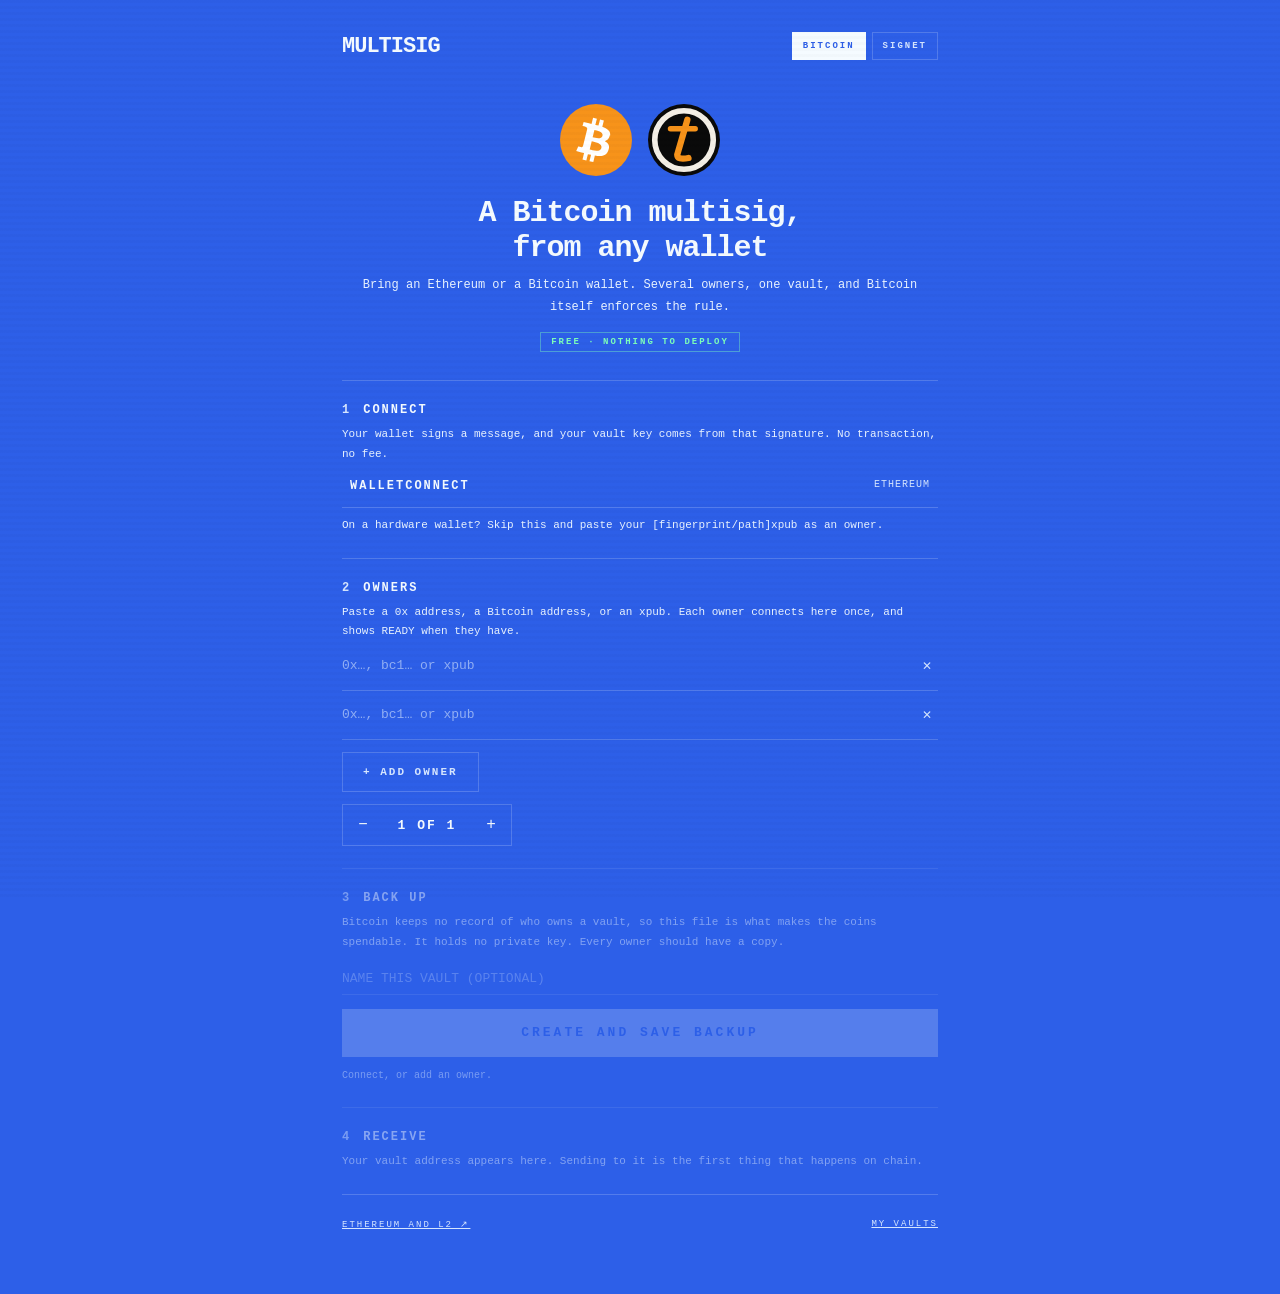
==== dapp/bitcoin-vault.html @ 6e0a755d "Bound what one Bitcoin request can cost, and add the vault page and Bitcoin wallets Reading a PSBT d" ====
<!DOCTYPE html>
<html lang="en">
<head>
<meta charset="UTF-8">
<meta name="viewport" content="width=device-width,initial-scale=1">
<!-- The same policy as bitcoin.html: this page briefly derives a key. -->
<meta http-equiv="Content-Security-Policy" content="default-src 'none'; script-src 'self'; style-src 'self' 'unsafe-inline' https://fonts.googleapis.com; font-src https://fonts.gstatic.com; img-src 'self' data: https://explorer-api.walletconnect.com; frame-src https://verify.walletconnect.com https://verify.walletconnect.org; connect-src https://explorer-api.walletconnect.com wss://relay.walletconnect.com wss://relay.walletconnect.org https://multisig-proposals.onrender.com https://multisig-postgrest.onrender.com https://mempool.space https://blockstream.info https://*.publicnode.com https://mainnet.megaeth.com https://rpc.mainnet.chain.robinhood.com; form-action 'none'; base-uri 'none'; upgrade-insecure-requests">
<title>multisig — new bitcoin vault</title>
<meta name="description" content="Create a k-of-n Bitcoin vault with an Ethereum or Bitcoin wallet. Free: nothing is deployed.">
<link rel="canonical" href="https://www.multisig.software/bitcoin-vault.html">
<link href="https://fonts.googleapis.com/css2?family=IBM+Plex+Mono:wght@400;600;700&display=swap" rel="stylesheet">
<link id="favicon" rel="icon" href="data:image/svg+xml,%3Csvg%20xmlns%3D%22http%3A%2F%2Fwww.w3.org%2F2000%2Fsvg%22%20viewBox%3D%220%200%2064%2064%22%3E%0A%3Crect%20width%3D%2264%22%20height%3D%2264%22%20fill%3D%22%232D5FE8%22%2F%3E%0A%3Cdefs%3E%0A%3Cpath%20id%3D%22pt%22%20d%3D%22M4%2C4%20H60%22%20fill%3D%22none%22%2F%3E%0A%3Cpath%20id%3D%22pr%22%20d%3D%22M60%2C4%20V60%22%20fill%3D%22none%22%2F%3E%0A%3Cpath%20id%3D%22pb%22%20d%3D%22M60%2C60%20H4%22%20fill%3D%22none%22%2F%3E%0A%3Cpath%20id%3D%22pl%22%20d%3D%22M4%2C60%20V4%22%20fill%3D%22none%22%2F%3E%0A%3C%2Fdefs%3E%0A%3Ctext%20font-family%3D%22%27Courier%20New%27%2Cmonospace%22%20font-size%3D%224.2%22%20fill%3D%22%23F5FBFF%22%20fill-opacity%3D%220.6%22%20letter-spacing%3D%22-0.3%22%3E%3CtextPath%20href%3D%22%23pt%22%3E%2F%2F%2F%2F%2F%2F%2F%2F%2F%2F%2F%2F%2F%2F%2F%2F%2F%2F%2F%2F%2F%2F%2F%2F%2F%2F%2F%2F%2F%2F%3C%2FtextPath%3E%3C%2Ftext%3E%0A%3Ctext%20font-family%3D%22%27Courier%20New%27%2Cmonospace%22%20font-size%3D%224.2%22%20fill%3D%22%23F5FBFF%22%20fill-opacity%3D%220.6%22%20letter-spacing%3D%22-0.3%22%3E%3CtextPath%20href%3D%22%23pr%22%3E%2F%2F%2F%2F%2F%2F%2F%2F%2F%2F%2F%2F%2F%2F%2F%2F%2F%2F%2F%2F%2F%2F%2F%2F%2F%2F%2F%2F%2F%2F%3C%2FtextPath%3E%3C%2Ftext%3E%0A%3Ctext%20font-family%3D%22%27Courier%20New%27%2Cmonospace%22%20font-size%3D%224.2%22%20fill%3D%22%23F5FBFF%22%20fill-opacity%3D%220.6%22%20letter-spacing%3D%22-0.3%22%3E%3CtextPath%20href%3D%22%23pb%22%3E%2F%2F%2F%2F%2F%2F%2F%2F%2F%2F%2F%2F%2F%2F%2F%2F%2F%2F%2F%2F%2F%2F%2F%2F%2F%2F%2F%2F%2F%2F%3C%2FtextPath%3E%3C%2Ftext%3E%0A%3Ctext%20font-family%3D%22%27Courier%20New%27%2Cmonospace%22%20font-size%3D%224.2%22%20fill%3D%22%23F5FBFF%22%20fill-opacity%3D%220.6%22%20letter-spacing%3D%22-0.3%22%3E%3CtextPath%20href%3D%22%23pl%22%3E%2F%2F%2F%2F%2F%2F%2F%2F%2F%2F%2F%2F%2F%2F%2F%2F%2F%2F%2F%2F%2F%2F%2F%2F%2F%2F%2F%2F%2F%2F%3C%2FtextPath%3E%3C%2Ftext%3E%0A%3Cpath%20d%3D%22M16%2C48%20V16%20H22%20L32%2C32%20L42%2C16%20H48%20V48%20H42%20V26%20L32%2C42%20L22%2C26%20V48%20Z%22%20fill%3D%22%23F5FBFF%22%2F%3E%0A%3C%2Fsvg%3E" type="image/svg+xml">
<style>
*,*::before,*::after{box-sizing:border-box;margin:0;padding:0}
html{-webkit-text-size-adjust:100%}
/* The ink ladder from index.html, copied rather than diverged. */
:root{--a:#F5FBFF;--bg:#2D5FE8;--d:#D6E6FF;--m:#EAF4FF;--ln:#FFFFFF2E;--fr:#FFFFFF47;--g:#7DFFBA;--gc:#0A0A0A;--r:#FFB1AC;--y:#FFD600;--f:'IBM Plex Mono','Courier New',monospace}
.light{--a:#00677C;--bg:#FDFDFD;--d:#008CA6;--m:#007990;--ln:#0099B326;--fr:#0099B340;--g:#059669;--gc:#fff;--r:#DC2626;--y:#B45309}
body{font-family:var(--f);background:var(--bg);color:var(--a);min-height:100dvh;padding:10px;overflow-x:hidden}
a{color:var(--a)}
input,button,textarea{font-family:var(--f);font-size:16px;color:var(--a)}
input:focus,textarea:focus{border-bottom-color:var(--a)!important;outline:none;box-shadow:inset 0 -1px 0 var(--a)}
button:focus-visible,a:focus-visible{outline:2px solid var(--a);outline-offset:2px}
button{cursor:pointer}button:active{transform:scale(.97)}button:disabled{opacity:.45;cursor:default}
@media(prefers-reduced-motion:reduce){*,*::before,*::after{animation-duration:.001ms!important;transition-duration:.001ms!important}}
.scan{position:fixed;inset:0;pointer-events:none;z-index:100;background:repeating-linear-gradient(0deg,transparent,transparent 3px,#0A0A0A04 3px,#0A0A0A04 6px)}
.frame{max-width:620px;margin:0 auto;padding:0 12px 48px}
.hdr{display:flex;justify-content:space-between;align-items:center;gap:12px;padding:22px 0 8px}
.logo{font-size:22px;font-weight:700;letter-spacing:-1px}.logo a{text-decoration:none}
.pill{background:transparent;border:1px solid var(--ln);color:var(--d);font-size:9px;font-weight:700;letter-spacing:2px;padding:8px 10px}
.pill.on{background:var(--a);color:var(--bg);border-color:var(--a)}
.pills{display:flex;gap:6px}
.hero{text-align:center;padding:36px 0 28px}
.marks{display:flex;justify-content:center;align-items:center;gap:16px;margin-bottom:20px}
.mark svg{width:72px;height:72px;display:block}
h1{font-size:30px;font-weight:700;letter-spacing:-1px;line-height:1.15}
.sub{font-size:12px;line-height:1.8;color:var(--m);margin-top:10px}
.free{display:inline-block;font-size:9px;font-weight:700;letter-spacing:2px;color:var(--g);border:1px solid color-mix(in srgb,var(--g) 40%,transparent);padding:4px 10px;margin-top:14px}
.step{border-top:1px solid var(--ln);padding:22px 0}
.step.off{opacity:.45}
.step h2{display:flex;gap:12px;align-items:baseline;font-size:12px;font-weight:700;letter-spacing:2px}
.step h2 span{color:var(--d)}
.step h2 .ok{color:var(--g);margin-left:auto;font-size:10px}
.step>p{font-size:11px;line-height:1.8;color:var(--m);margin-top:8px}
.opt{display:flex;justify-content:space-between;width:100%;background:transparent;border:none;border-bottom:1px solid var(--ln);padding:14px 8px;font-size:12px;font-weight:700;letter-spacing:2px;color:var(--a)}
.opt span{color:var(--d);font-weight:400;font-size:10px;letter-spacing:1px}
.btn{font-size:11px;font-weight:700;letter-spacing:2px;min-height:40px;padding:0 20px;border:none;text-transform:uppercase}
.fill{background:var(--a);color:var(--bg)}.line{background:transparent;border:1px solid var(--ln);color:var(--d)}.go{background:var(--g);color:var(--gc)}
.w{width:100%;height:48px;font-size:13px;letter-spacing:3px;margin-top:14px;display:block;text-align:center;line-height:48px;text-decoration:none}
.btns{display:flex;gap:8px;flex-wrap:wrap;margin-top:12px}
.row{display:flex;align-items:center;gap:10px;padding:8px 0;border-bottom:1px solid var(--ln)}
.inp{flex:1;min-width:0;width:100%;padding:8px 0;font-size:13px;background:transparent;border:none;border-bottom:1px solid transparent;border-radius:0}
.inp::placeholder{color:var(--d);opacity:.6}
.st{font-size:9px;font-weight:700;letter-spacing:2px;color:var(--d);white-space:nowrap}.st.ok{color:var(--g)}.st.bad{color:var(--r)}
.x{background:none;border:none;color:var(--d);font-size:12px;padding:4px 6px}
.stepper{display:inline-flex;align-items:center;border:1px solid var(--ln);margin-top:12px}
.stepper button{width:40px;height:40px;background:none;border:none;font-size:16px}
.stepper output{min-width:88px;text-align:center;font-size:13px;font-weight:700;letter-spacing:2px}
.note{font-size:11px;color:var(--m);border-left:2px solid var(--y);padding:8px 0 8px 14px;margin-top:14px;line-height:1.7}
.note.bad{border-left-color:var(--r);color:var(--r)}
.addr{font-size:13px;font-weight:600;word-break:break-all;line-height:1.7;margin-top:12px}
.qr{background:#fff;padding:10px;width:180px;margin:14px auto 0;line-height:0}.qr svg{width:100%;height:auto}
.foot{font-size:9px;letter-spacing:2px;color:var(--d);display:flex;justify-content:space-between;padding-top:18px;border-top:1px solid var(--ln)}
.foot a{color:var(--d);padding:6px 0;display:inline-block}
.toast{position:fixed;left:50%;bottom:28px;transform:translateX(-50%);background:var(--a);color:var(--bg);font-size:10px;font-weight:700;letter-spacing:2px;padding:10px 16px;z-index:300}
@media(max-width:560px){h1{font-size:24px}.mark svg{width:60px;height:60px}}
</style>
</head>
<body>
<div class="scan" aria-hidden="true"></div>
<div id="app"></div>
<div id="toast" role="status" aria-live="polite"></div>
<noscript><p class="note">This page needs JavaScript.</p></noscript>
<script src="./btc.min.js"></script>
<script src="./bitcoin.js"></script>
<script src="./bitcoin-wallets.js"></script>
<script src="./bitcoin-vault.js"></script>
</body>
</html>
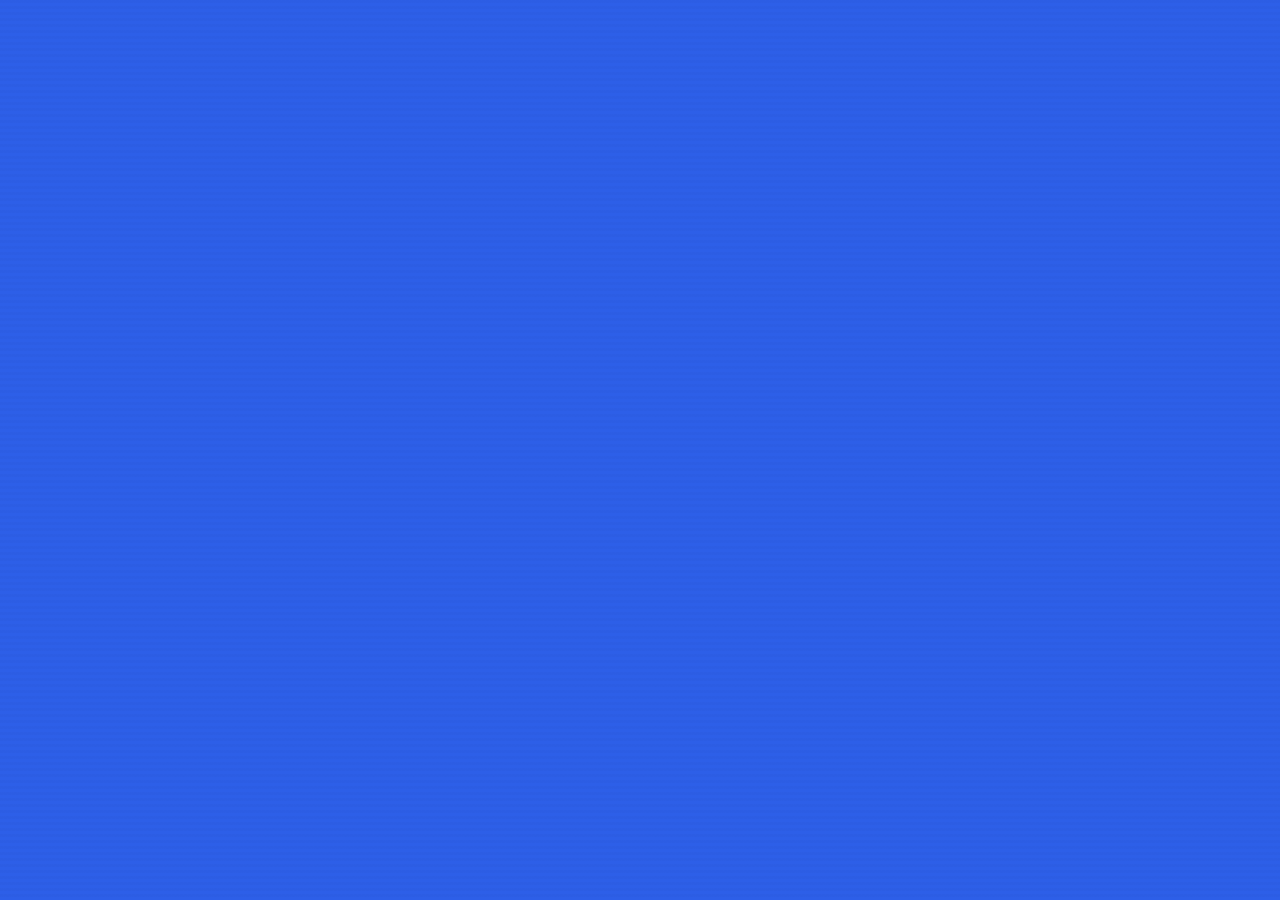
==== commit 39a64c5c: "Move the new vault page to /btc, one step at a time Four icons show where you are, only the current " ====
--- a/dapp/bitcoin-vault.html
+++ b/dapp/bitcoin-vault.html
@@ -1,79 +1,7 @@
 <!DOCTYPE html>
-<html lang="en">
-<head>
-<meta charset="UTF-8">
-<meta name="viewport" content="width=device-width,initial-scale=1">
-<!-- The same policy as bitcoin.html: this page briefly derives a key. -->
-<meta http-equiv="Content-Security-Policy" content="default-src 'none'; script-src 'self'; style-src 'self' 'unsafe-inline' https://fonts.googleapis.com; font-src https://fonts.gstatic.com; img-src 'self' data: https://explorer-api.walletconnect.com; frame-src https://verify.walletconnect.com https://verify.walletconnect.org; connect-src https://explorer-api.walletconnect.com wss://relay.walletconnect.com wss://relay.walletconnect.org https://multisig-proposals.onrender.com https://multisig-postgrest.onrender.com https://mempool.space https://blockstream.info https://*.publicnode.com https://mainnet.megaeth.com https://rpc.mainnet.chain.robinhood.com; form-action 'none'; base-uri 'none'; upgrade-insecure-requests">
-<title>multisig — new bitcoin vault</title>
-<meta name="description" content="Create a k-of-n Bitcoin vault with an Ethereum or Bitcoin wallet. Free: nothing is deployed.">
-<link rel="canonical" href="https://www.multisig.software/bitcoin-vault.html">
-<link href="https://fonts.googleapis.com/css2?family=IBM+Plex+Mono:wght@400;600;700&display=swap" rel="stylesheet">
-<link id="favicon" rel="icon" href="data:image/svg+xml,%3Csvg%20xmlns%3D%22http%3A%2F%2Fwww.w3.org%2F2000%2Fsvg%22%20viewBox%3D%220%200%2064%2064%22%3E%0A%3Crect%20width%3D%2264%22%20height%3D%2264%22%20fill%3D%22%232D5FE8%22%2F%3E%0A%3Cdefs%3E%0A%3Cpath%20id%3D%22pt%22%20d%3D%22M4%2C4%20H60%22%20fill%3D%22none%22%2F%3E%0A%3Cpath%20id%3D%22pr%22%20d%3D%22M60%2C4%20V60%22%20fill%3D%22none%22%2F%3E%0A%3Cpath%20id%3D%22pb%22%20d%3D%22M60%2C60%20H4%22%20fill%3D%22none%22%2F%3E%0A%3Cpath%20id%3D%22pl%22%20d%3D%22M4%2C60%20V4%22%20fill%3D%22none%22%2F%3E%0A%3C%2Fdefs%3E%0A%3Ctext%20font-family%3D%22%27Courier%20New%27%2Cmonospace%22%20font-size%3D%224.2%22%20fill%3D%22%23F5FBFF%22%20fill-opacity%3D%220.6%22%20letter-spacing%3D%22-0.3%22%3E%3CtextPath%20href%3D%22%23pt%22%3E%2F%2F%2F%2F%2F%2F%2F%2F%2F%2F%2F%2F%2F%2F%2F%2F%2F%2F%2F%2F%2F%2F%2F%2F%2F%2F%2F%2F%2F%2F%3C%2FtextPath%3E%3C%2Ftext%3E%0A%3Ctext%20font-family%3D%22%27Courier%20New%27%2Cmonospace%22%20font-size%3D%224.2%22%20fill%3D%22%23F5FBFF%22%20fill-opacity%3D%220.6%22%20letter-spacing%3D%22-0.3%22%3E%3CtextPath%20href%3D%22%23pr%22%3E%2F%2F%2F%2F%2F%2F%2F%2F%2F%2F%2F%2F%2F%2F%2F%2F%2F%2F%2F%2F%2F%2F%2F%2F%2F%2F%2F%2F%2F%2F%3C%2FtextPath%3E%3C%2Ftext%3E%0A%3Ctext%20font-family%3D%22%27Courier%20New%27%2Cmonospace%22%20font-size%3D%224.2%22%20fill%3D%22%23F5FBFF%22%20fill-opacity%3D%220.6%22%20letter-spacing%3D%22-0.3%22%3E%3CtextPath%20href%3D%22%23pb%22%3E%2F%2F%2F%2F%2F%2F%2F%2F%2F%2F%2F%2F%2F%2F%2F%2F%2F%2F%2F%2F%2F%2F%2F%2F%2F%2F%2F%2F%2F%2F%3C%2FtextPath%3E%3C%2Ftext%3E%0A%3Ctext%20font-family%3D%22%27Courier%20New%27%2Cmonospace%22%20font-size%3D%224.2%22%20fill%3D%22%23F5FBFF%22%20fill-opacity%3D%220.6%22%20letter-spacing%3D%22-0.3%22%3E%3CtextPath%20href%3D%22%23pl%22%3E%2F%2F%2F%2F%2F%2F%2F%2F%2F%2F%2F%2F%2F%2F%2F%2F%2F%2F%2F%2F%2F%2F%2F%2F%2F%2F%2F%2F%2F%2F%3C%2FtextPath%3E%3C%2Ftext%3E%0A%3Cpath%20d%3D%22M16%2C48%20V16%20H22%20L32%2C32%20L42%2C16%20H48%20V48%20H42%20V26%20L32%2C42%20L22%2C26%20V48%20Z%22%20fill%3D%22%23F5FBFF%22%2F%3E%0A%3C%2Fsvg%3E" type="image/svg+xml">
-<style>
-*,*::before,*::after{box-sizing:border-box;margin:0;padding:0}
-html{-webkit-text-size-adjust:100%}
-/* The ink ladder from index.html, copied rather than diverged. */
-:root{--a:#F5FBFF;--bg:#2D5FE8;--d:#D6E6FF;--m:#EAF4FF;--ln:#FFFFFF2E;--fr:#FFFFFF47;--g:#7DFFBA;--gc:#0A0A0A;--r:#FFB1AC;--y:#FFD600;--f:'IBM Plex Mono','Courier New',monospace}
-.light{--a:#00677C;--bg:#FDFDFD;--d:#008CA6;--m:#007990;--ln:#0099B326;--fr:#0099B340;--g:#059669;--gc:#fff;--r:#DC2626;--y:#B45309}
-body{font-family:var(--f);background:var(--bg);color:var(--a);min-height:100dvh;padding:10px;overflow-x:hidden}
-a{color:var(--a)}
-input,button,textarea{font-family:var(--f);font-size:16px;color:var(--a)}
-input:focus,textarea:focus{border-bottom-color:var(--a)!important;outline:none;box-shadow:inset 0 -1px 0 var(--a)}
-button:focus-visible,a:focus-visible{outline:2px solid var(--a);outline-offset:2px}
-button{cursor:pointer}button:active{transform:scale(.97)}button:disabled{opacity:.45;cursor:default}
-@media(prefers-reduced-motion:reduce){*,*::before,*::after{animation-duration:.001ms!important;transition-duration:.001ms!important}}
-.scan{position:fixed;inset:0;pointer-events:none;z-index:100;background:repeating-linear-gradient(0deg,transparent,transparent 3px,#0A0A0A04 3px,#0A0A0A04 6px)}
-.frame{max-width:620px;margin:0 auto;padding:0 12px 48px}
-.hdr{display:flex;justify-content:space-between;align-items:center;gap:12px;padding:22px 0 8px}
-.logo{font-size:22px;font-weight:700;letter-spacing:-1px}.logo a{text-decoration:none}
-.pill{background:transparent;border:1px solid var(--ln);color:var(--d);font-size:9px;font-weight:700;letter-spacing:2px;padding:8px 10px}
-.pill.on{background:var(--a);color:var(--bg);border-color:var(--a)}
-.pills{display:flex;gap:6px}
-.hero{text-align:center;padding:36px 0 28px}
-.marks{display:flex;justify-content:center;align-items:center;gap:16px;margin-bottom:20px}
-.mark svg{width:72px;height:72px;display:block}
-h1{font-size:30px;font-weight:700;letter-spacing:-1px;line-height:1.15}
-.sub{font-size:12px;line-height:1.8;color:var(--m);margin-top:10px}
-.free{display:inline-block;font-size:9px;font-weight:700;letter-spacing:2px;color:var(--g);border:1px solid color-mix(in srgb,var(--g) 40%,transparent);padding:4px 10px;margin-top:14px}
-.step{border-top:1px solid var(--ln);padding:22px 0}
-.step.off{opacity:.45}
-.step h2{display:flex;gap:12px;align-items:baseline;font-size:12px;font-weight:700;letter-spacing:2px}
-.step h2 span{color:var(--d)}
-.step h2 .ok{color:var(--g);margin-left:auto;font-size:10px}
-.step>p{font-size:11px;line-height:1.8;color:var(--m);margin-top:8px}
-.opt{display:flex;justify-content:space-between;width:100%;background:transparent;border:none;border-bottom:1px solid var(--ln);padding:14px 8px;font-size:12px;font-weight:700;letter-spacing:2px;color:var(--a)}
-.opt span{color:var(--d);font-weight:400;font-size:10px;letter-spacing:1px}
-.btn{font-size:11px;font-weight:700;letter-spacing:2px;min-height:40px;padding:0 20px;border:none;text-transform:uppercase}
-.fill{background:var(--a);color:var(--bg)}.line{background:transparent;border:1px solid var(--ln);color:var(--d)}.go{background:var(--g);color:var(--gc)}
-.w{width:100%;height:48px;font-size:13px;letter-spacing:3px;margin-top:14px;display:block;text-align:center;line-height:48px;text-decoration:none}
-.btns{display:flex;gap:8px;flex-wrap:wrap;margin-top:12px}
-.row{display:flex;align-items:center;gap:10px;padding:8px 0;border-bottom:1px solid var(--ln)}
-.inp{flex:1;min-width:0;width:100%;padding:8px 0;font-size:13px;background:transparent;border:none;border-bottom:1px solid transparent;border-radius:0}
-.inp::placeholder{color:var(--d);opacity:.6}
-.st{font-size:9px;font-weight:700;letter-spacing:2px;color:var(--d);white-space:nowrap}.st.ok{color:var(--g)}.st.bad{color:var(--r)}
-.x{background:none;border:none;color:var(--d);font-size:12px;padding:4px 6px}
-.stepper{display:inline-flex;align-items:center;border:1px solid var(--ln);margin-top:12px}
-.stepper button{width:40px;height:40px;background:none;border:none;font-size:16px}
-.stepper output{min-width:88px;text-align:center;font-size:13px;font-weight:700;letter-spacing:2px}
-.note{font-size:11px;color:var(--m);border-left:2px solid var(--y);padding:8px 0 8px 14px;margin-top:14px;line-height:1.7}
-.note.bad{border-left-color:var(--r);color:var(--r)}
-.addr{font-size:13px;font-weight:600;word-break:break-all;line-height:1.7;margin-top:12px}
-.qr{background:#fff;padding:10px;width:180px;margin:14px auto 0;line-height:0}.qr svg{width:100%;height:auto}
-.foot{font-size:9px;letter-spacing:2px;color:var(--d);display:flex;justify-content:space-between;padding-top:18px;border-top:1px solid var(--ln)}
-.foot a{color:var(--d);padding:6px 0;display:inline-block}
-.toast{position:fixed;left:50%;bottom:28px;transform:translateX(-50%);background:var(--a);color:var(--bg);font-size:10px;font-weight:700;letter-spacing:2px;padding:10px 16px;z-index:300}
-@media(max-width:560px){h1{font-size:24px}.mark svg{width:60px;height:60px}}
-</style>
-</head>
-<body>
-<div class="scan" aria-hidden="true"></div>
-<div id="app"></div>
-<div id="toast" role="status" aria-live="polite"></div>
-<noscript><p class="note">This page needs JavaScript.</p></noscript>
-<script src="./btc.min.js"></script>
-<script src="./bitcoin.js"></script>
-<script src="./bitcoin-wallets.js"></script>
-<script src="./bitcoin-vault.js"></script>
-</body>
-</html>
+<html lang="en"><head><meta charset="UTF-8"><title>multisig — new bitcoin vault</title>
+<!-- This page moved to /btc. Kept so links already handed out still land. -->
+<meta http-equiv="Content-Security-Policy" content="default-src 'none'">
+<meta http-equiv="refresh" content="0;url=./btc.html">
+<link rel="canonical" href="https://www.multisig.software/btc"></head>
+<body><a href="./btc.html">Continue</a></body></html>
